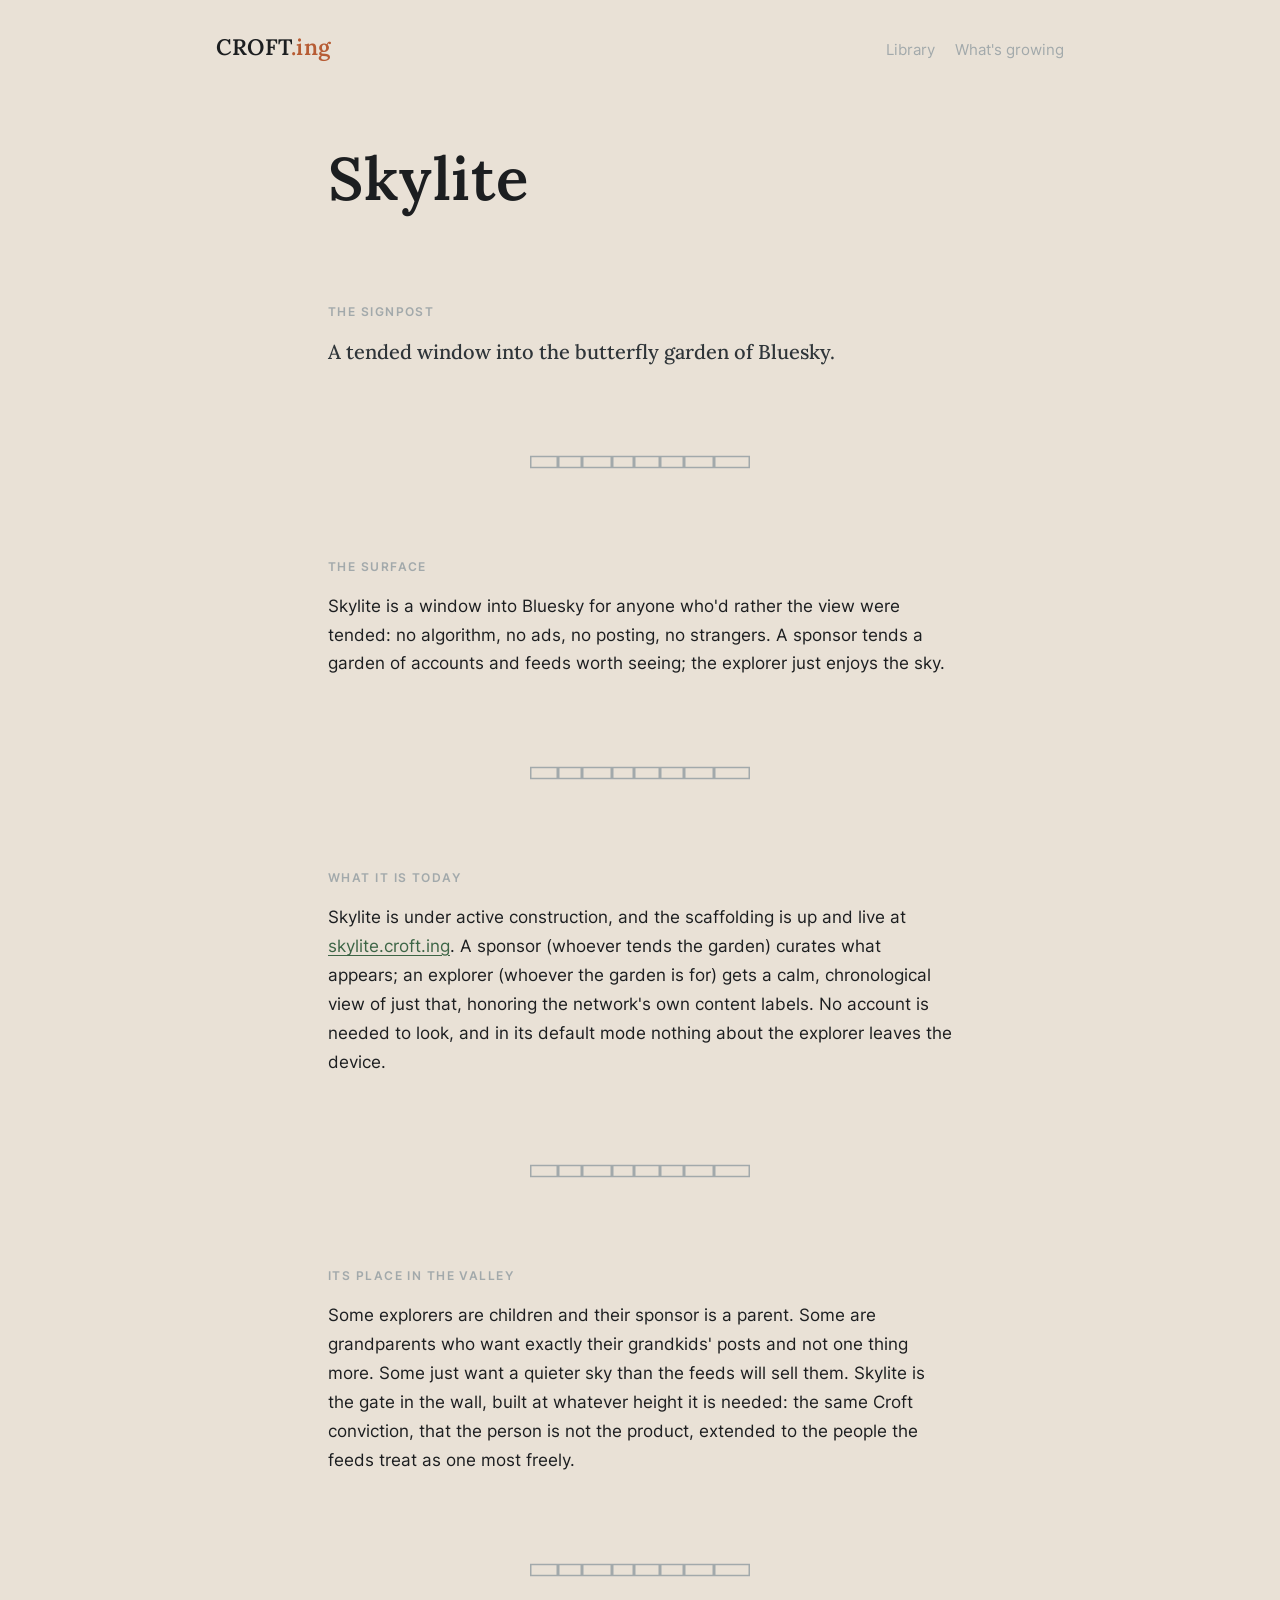
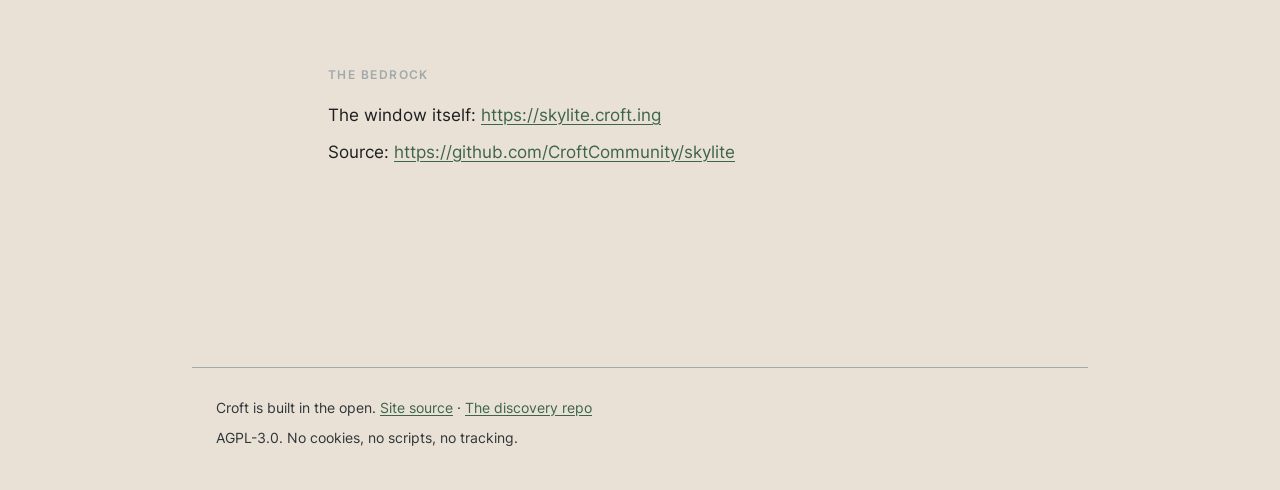
==== skylite/index.html @ 628f6c9c "RUN-02: arecipe and Skylite guide pages + site checks harness Add depth-tiered guide pages for the t" ====
<!DOCTYPE html>
<html lang="en">
<head>
  <meta charset="utf-8">
  <meta name="viewport" content="width=device-width, initial-scale=1">
  <title>Skylite — croft.ing</title>
  <meta name="description" content="A tended window into the butterfly garden of Bluesky.">
  <link rel="icon" href="/assets/favicon.svg" type="image/svg+xml">
  <link rel="stylesheet" href="/styles.css">
</head>
<body>
  <header class="site-header">
    <a class="wordmark" href="/"><span class="wm-croft">CROFT</span><span class="wm-ing">.ing</span></a>
    <nav class="site-nav" aria-label="Primary">
      <a href="/library.html">Library</a>
      <a href="/index.html#growing">What's growing</a>
    </nav>
  </header>

  <main class="wrap">
    <section class="section">
      <h1>Skylite</h1>
    </section>

    <section class="tier">
      <span class="tier-label">THE SIGNPOST</span>
      <p class="lede">A tended window into the butterfly garden of Bluesky.</p>
    </section>

    <div class="course" role="separator" aria-hidden="true"></div>

    <section class="tier">
      <span class="tier-label">THE SURFACE</span>
      <p class="surface">Skylite is a window into Bluesky for anyone who'd rather the view were tended: no algorithm, no ads, no posting, no strangers. A sponsor tends a garden of accounts and feeds worth seeing; the explorer just enjoys the sky.</p>
    </section>

    <div class="course" role="separator" aria-hidden="true"></div>

    <section class="tier">
      <span class="tier-label">WHAT IT IS TODAY</span>
      <p>Skylite is under active construction, and the scaffolding is up and live at <a href="https://skylite.croft.ing">skylite.croft.ing</a>. A sponsor (whoever tends the garden) curates what appears; an explorer (whoever the garden is for) gets a calm, chronological view of just that, honoring the network's own content labels. No account is needed to look, and in its default mode nothing about the explorer leaves the device.</p>
    </section>

    <div class="course" role="separator" aria-hidden="true"></div>

    <section class="tier">
      <span class="tier-label">ITS PLACE IN THE VALLEY</span>
      <p>Some explorers are children and their sponsor is a parent. Some are grandparents who want exactly their grandkids' posts and not one thing more. Some just want a quieter sky than the feeds will sell them. Skylite is the gate in the wall, built at whatever height it is needed: the same Croft conviction, that the person is not the product, extended to the people the feeds treat as one most freely.</p>
    </section>

    <div class="course" role="separator" aria-hidden="true"></div>

    <section class="tier">
      <span class="tier-label">THE BEDROCK</span>
      <ul class="bedrock-links">
        <li>The window itself: <a href="https://skylite.croft.ing">https://skylite.croft.ing</a></li>
        <li>Source: <a href="https://github.com/CroftCommunity/skylite">https://github.com/CroftCommunity/skylite</a></li>
      </ul>
    </section>
  </main>

  <footer class="site-footer">
    <p>Croft is built in the open. <a href="https://github.com/CroftCommunity/crofting_site">Site source</a> · <a href="https://github.com/CroftCommunity/discovery">The discovery repo</a></p>
    <p>AGPL-3.0. No cookies, no scripts, no tracking.</p>
  </footer>
</body>
</html>
---- styles.css ----
/* croft.ing — plain HTML + one CSS file. No JS, no external requests.
   Type and palette sources of record: the discovery repo's
   beta/socialization/visual-identity-and-the-progressive-depth-website.md */

/* ---- Self-hosted type (subset latin, weights as listed) ---- */
@font-face {
  font-family: "Lora";
  font-style: normal;
  font-weight: 500;
  font-display: swap;
  src: url("assets/fonts/lora-latin-500-normal.woff2") format("woff2");
}
@font-face {
  font-family: "Lora";
  font-style: normal;
  font-weight: 600;
  font-display: swap;
  src: url("assets/fonts/lora-latin-600-normal.woff2") format("woff2");
}
@font-face {
  font-family: "Inter";
  font-style: normal;
  font-weight: 400;
  font-display: swap;
  src: url("assets/fonts/inter-latin-400-normal.woff2") format("woff2");
}
@font-face {
  font-family: "Inter";
  font-style: normal;
  font-weight: 600;
  font-display: swap;
  src: url("assets/fonts/inter-latin-600-normal.woff2") format("woff2");
}

/* ---- The tectonic palette ---- */
:root {
  --schist:   #2F3539;  /* Deep Schist: structure, dark blocks */
  --granite:  #A2A9AB;  /* Light Granite: rules, subtle text */
  --ruddy:    #B75C34;  /* Ruddy Orange: primary action, heading accents */
  --moss:     #3D6546;  /* Dark Moss: links, growth, active states */
  --ink:      #1C1E20;  /* Iron Ore Black: primary text */
  --canvas:   #E9E1D6;  /* Oatmeal Canvas: page background */

  --serif: "Lora", Georgia, "Times New Roman", serif;
  --sans:  "Inter", system-ui, -apple-system, "Segoe UI", sans-serif;

  --measure: 42rem;
  --measure-wide: 56rem;
  --section-gap: clamp(3rem, 8vw, 5.5rem);
}

/* ---- Base ---- */
*,
*::before,
*::after { box-sizing: border-box; }

html { -webkit-text-size-adjust: 100%; }

body {
  margin: 0;
  background: var(--canvas);
  color: var(--ink);
  font-family: var(--sans);
  font-size: 1.0625rem;
  line-height: 1.7;
  font-weight: 400;
  text-rendering: optimizeLegibility;
  -webkit-font-smoothing: antialiased;
}

/* Centered single column */
.wrap {
  width: 100%;
  max-width: var(--measure);
  margin-inline: auto;
  padding-inline: 1.5rem;
}
.wrap--wide { max-width: var(--measure-wide); }

p { margin: 0 0 1.2rem; }
p:last-child { margin-bottom: 0; }

/* ---- Headings ---- */
h1, h2, h3 {
  font-family: var(--serif);
  color: var(--ink);
  line-height: 1.2;
  font-weight: 600;
  margin: 0 0 1rem;
}
h1 {
  font-weight: 600;
  font-size: clamp(2.5rem, 8vw, 3.75rem);
  letter-spacing: 0.01em;
  margin-bottom: 1.5rem;
}
h2 {
  font-size: 1.5rem;
  font-weight: 600;
}
h3 {
  font-size: 1.2rem;
  font-weight: 500;
}
.accent { color: var(--ruddy); }

/* ---- Links ---- */
a {
  color: var(--moss);
  text-decoration: underline;
  text-underline-offset: 0.15em;
  transition: color 0.15s ease;
}
a:hover,
a:focus { color: #2c4a33; } /* deepened moss */

/* ---- The one button style ---- */
.button {
  display: inline-block;
  background: var(--ruddy);
  color: var(--canvas);
  font-family: var(--sans);
  font-weight: 600;
  text-decoration: none;
  padding: 0.55rem 1.1rem;
  border: none;
  border-radius: 3px;
  box-shadow: none;
  background-image: none;
}
.button:hover,
.button:focus { color: var(--canvas); background: #a4502d; }

/* ---- Header ---- */
.site-header {
  display: flex;
  flex-wrap: wrap;
  align-items: baseline;
  justify-content: space-between;
  gap: 1rem;
  width: 100%;
  max-width: var(--measure-wide);
  margin-inline: auto;
  padding: 1.75rem 1.5rem 1.25rem;
}
.wordmark {
  font-family: var(--serif);
  font-weight: 600;
  font-size: 1.4rem;
  text-decoration: none;
  letter-spacing: 0.01em;
}
.wordmark:hover,
.wordmark:focus { color: inherit; }
.wm-croft { color: var(--ink); }
.wm-ing { color: var(--ruddy); }

.site-nav {
  display: flex;
  gap: 1.25rem;
  font-size: 0.95rem;
}
.site-nav a {
  color: var(--granite);
  text-decoration: none;
}
.site-nav a:hover,
.site-nav a:focus {
  color: var(--moss);
  text-decoration: underline;
  text-underline-offset: 0.15em;
}

/* ---- Main / sections ---- */
main { padding-block: 1.5rem 4rem; }

.section { margin-block: var(--section-gap); }
.section:first-of-type { margin-top: 2rem; }

/* ---- Drystone course divider (defined once, reused) ---- */
.course {
  height: 14px;
  margin: var(--section-gap) auto;
  background-repeat: no-repeat;
  background-position: center;
  background-image: url("data:image/svg+xml,%3Csvg xmlns='http://www.w3.org/2000/svg' width='220' height='14' viewBox='0 0 220 14' fill='none' stroke='%23A2A9AB' stroke-width='1.5'%3E%3Crect x='0.75' y='1.5' width='26.5' height='11'/%3E%3Crect x='28.75' y='1.5' width='22.5' height='11'/%3E%3Crect x='52.75' y='1.5' width='28.5' height='11'/%3E%3Crect x='82.75' y='1.5' width='20.5' height='11'/%3E%3Crect x='104.75' y='1.5' width='24.5' height='11'/%3E%3Crect x='130.75' y='1.5' width='22.5' height='11'/%3E%3Crect x='154.75' y='1.5' width='28.5' height='11'/%3E%3Crect x='184.75' y='1.5' width='34.5' height='11'/%3E%3C/svg%3E");
}

/* ---- Hero ---- */
.hero .lede {
  font-size: 1.2rem;
  line-height: 1.6;
  max-width: 34rem;
}
.hero-links {
  margin-top: 1.5rem;
  display: flex;
  flex-wrap: wrap;
  gap: 1.25rem;
  font-size: 1rem;
}

/* ---- Lede (Signpost lines) ---- */
.lede {
  font-family: var(--serif);
  font-weight: 500;
  font-size: 1.25rem;
  line-height: 1.5;
  color: var(--schist);
  margin: 0 0 1rem;
}

/* ---- Pillar cards (landing) ---- */
.pillars {
  display: grid;
  grid-template-columns: 1fr;
  gap: 2rem;
}
.pillar {
  display: flex;
  flex-direction: column;
}
.pillar h2 { margin-bottom: 0.6rem; }
.pillar .lede { font-size: 1.1rem; }
.pillar .more { margin-top: auto; padding-top: 0.75rem; font-size: 0.95rem; }

@media (min-width: 48rem) {
  .pillars {
    grid-template-columns: repeat(3, 1fr);
    gap: 2.5rem;
  }
}

/* ---- Growing list ---- */
.growing-list {
  list-style: none;
  margin: 1.5rem 0 0;
  padding: 0;
}
.growing-list > li { margin-bottom: 1.5rem; }
.growing-list .term {
  font-weight: 600;
  color: var(--ink);
}

/* ---- Closing blockquote ---- */
.closing {
  text-align: center;
  font-family: var(--serif);
  font-weight: 500;
  font-size: 1.25rem;
  line-height: 1.55;
  color: var(--schist);
  border: none;
  margin: var(--section-gap) auto 0;
  max-width: 32rem;
}
.closing p { margin: 0; }

/* ---- Pillar / depth-tier pages ---- */
.tier { margin-block: var(--section-gap); }
.tier-label {
  display: block;
  font-family: var(--sans);
  font-size: 0.75rem;
  font-weight: 600;
  letter-spacing: 0.12em;
  text-transform: uppercase;
  font-variant: small-caps;
  color: var(--granite);
  margin: 0 0 0.9rem;
}
.tier .surface,
.tier .soil { font-size: 1.0625rem; }
.bedrock-links {
  list-style: none;
  margin: 1rem 0 0;
  padding: 0;
}
.bedrock-links > li { margin-bottom: 0.5rem; }
.bedrock-links a { overflow-wrap: anywhere; }

/* ---- Colophon (guide-page footnote line) ---- */
.colophon {
  text-align: right;
  font-style: italic;
  font-size: 0.85rem;
  color: var(--granite);
  margin-top: var(--section-gap);
}

/* ---- Plain link lists (library) ---- */
.link-list {
  list-style: none;
  margin: 1.5rem 0 0;
  padding: 0;
}
.link-list > li { margin-bottom: 0.9rem; }
.link-list .term { font-weight: 600; }

/* ---- Footer ---- */
.site-footer {
  border-top: 1px solid var(--granite);
  margin-top: 3rem;
  padding: 1.75rem 1.5rem 2.5rem;
  font-size: 0.875rem;
  color: var(--schist);
  max-width: var(--measure-wide);
  margin-inline: auto;
}
.site-footer p { margin: 0 0 0.4rem; }
.site-footer p:last-child { margin-bottom: 0; }

/* ---- Reduced motion: drop the only transition we use ---- */
@media (prefers-reduced-motion: reduce) {
  a { transition: none; }
}
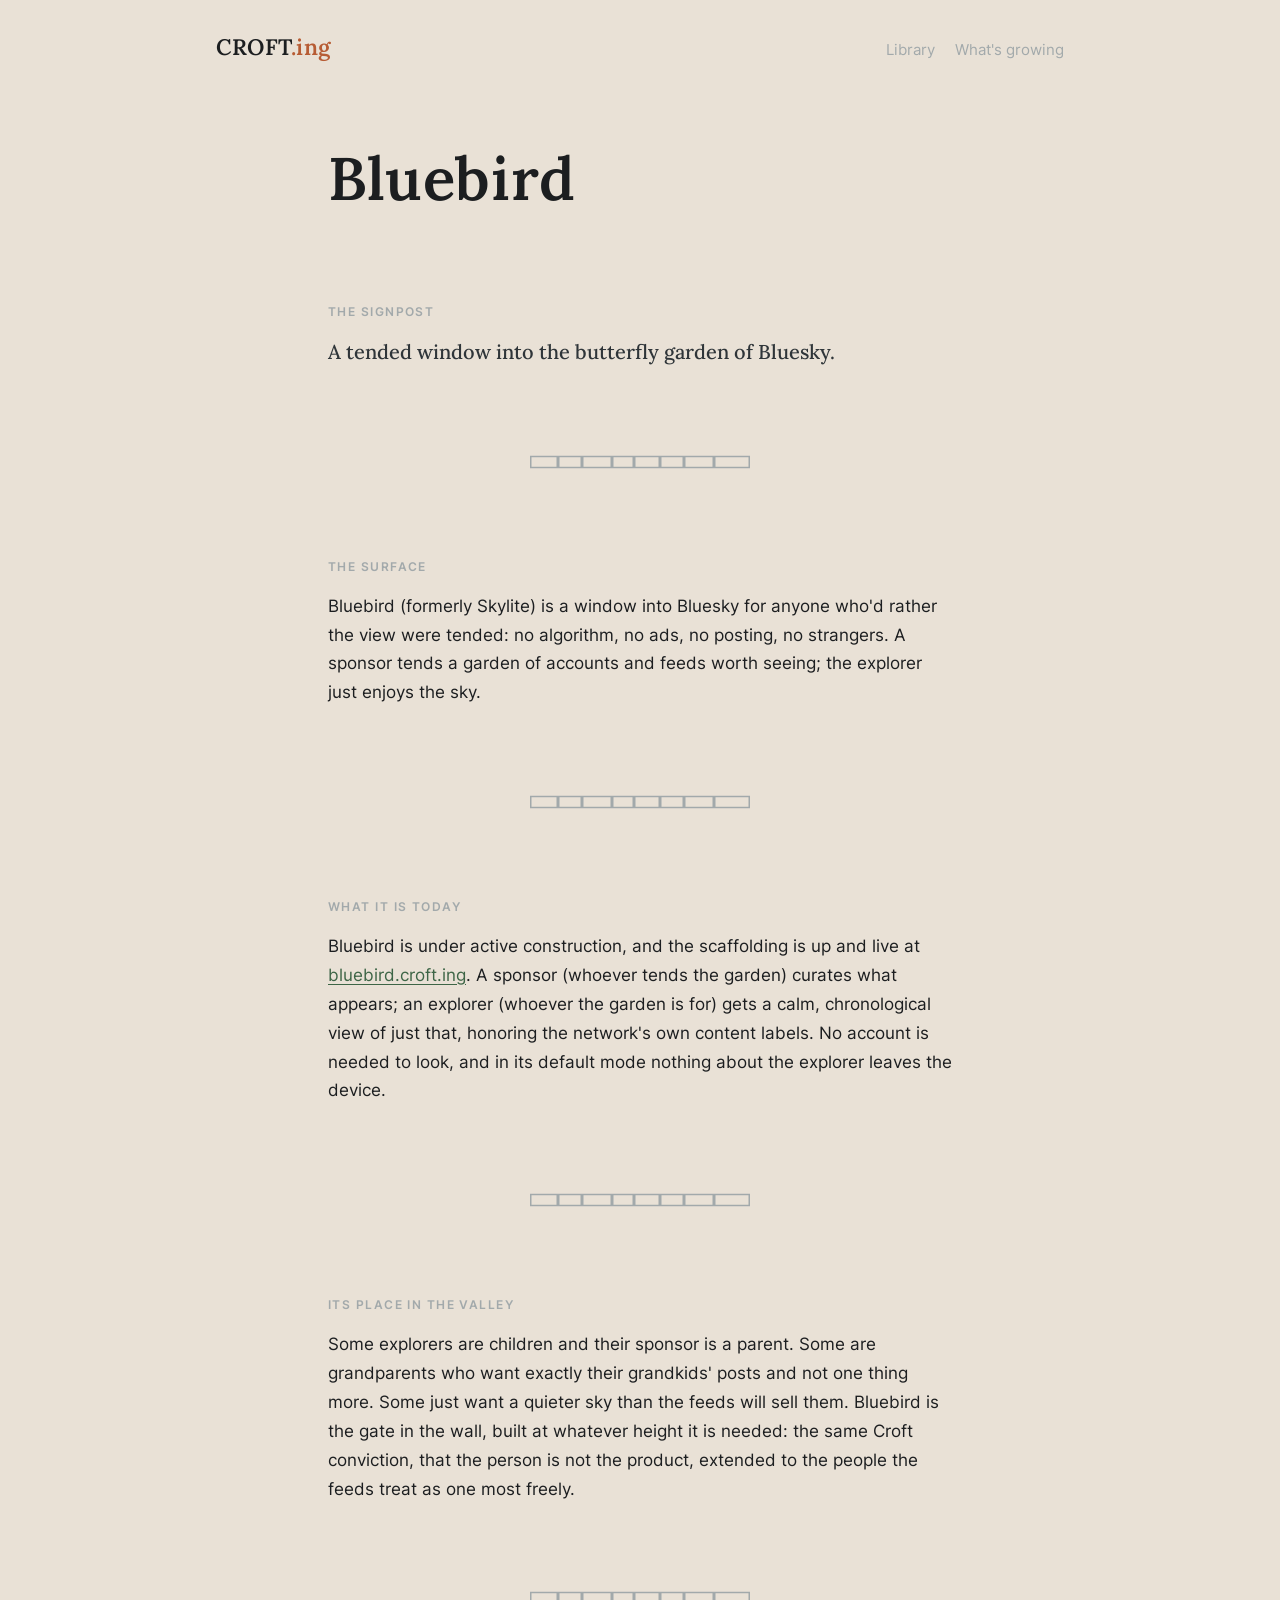
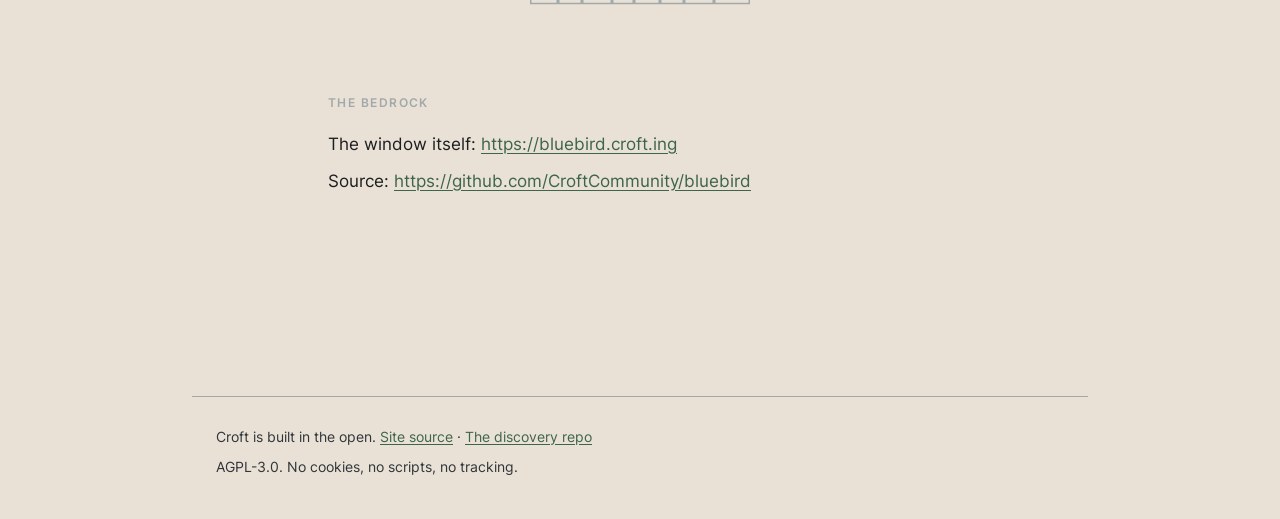
==== commit 114e41b5: "docs: Skylite links point at Bluebird; README lists the real allowlist and terms pages Skylite was r" ====
--- a/skylite/index.html
+++ b/skylite/index.html
@@ -3,7 +3,7 @@
 <head>
   <meta charset="utf-8">
   <meta name="viewport" content="width=device-width, initial-scale=1">
-  <title>Skylite — croft.ing</title>
+  <title>Bluebird — croft.ing</title>
   <meta name="description" content="A tended window into the butterfly garden of Bluesky.">
   <link rel="icon" href="/assets/favicon.svg" type="image/svg+xml">
   <link rel="stylesheet" href="/styles.css">
@@ -19,7 +19,7 @@
 
   <main class="wrap">
     <section class="section">
-      <h1>Skylite</h1>
+      <h1>Bluebird</h1>
     </section>
 
     <section class="tier">
@@ -31,21 +31,21 @@
 
     <section class="tier">
       <span class="tier-label">THE SURFACE</span>
-      <p class="surface">Skylite is a window into Bluesky for anyone who'd rather the view were tended: no algorithm, no ads, no posting, no strangers. A sponsor tends a garden of accounts and feeds worth seeing; the explorer just enjoys the sky.</p>
+      <p class="surface">Bluebird (formerly Skylite) is a window into Bluesky for anyone who'd rather the view were tended: no algorithm, no ads, no posting, no strangers. A sponsor tends a garden of accounts and feeds worth seeing; the explorer just enjoys the sky.</p>
     </section>
 
     <div class="course" role="separator" aria-hidden="true"></div>
 
     <section class="tier">
       <span class="tier-label">WHAT IT IS TODAY</span>
-      <p>Skylite is under active construction, and the scaffolding is up and live at <a href="https://skylite.croft.ing">skylite.croft.ing</a>. A sponsor (whoever tends the garden) curates what appears; an explorer (whoever the garden is for) gets a calm, chronological view of just that, honoring the network's own content labels. No account is needed to look, and in its default mode nothing about the explorer leaves the device.</p>
+      <p>Bluebird is under active construction, and the scaffolding is up and live at <a href="https://bluebird.croft.ing">bluebird.croft.ing</a>. A sponsor (whoever tends the garden) curates what appears; an explorer (whoever the garden is for) gets a calm, chronological view of just that, honoring the network's own content labels. No account is needed to look, and in its default mode nothing about the explorer leaves the device.</p>
     </section>
 
     <div class="course" role="separator" aria-hidden="true"></div>
 
     <section class="tier">
       <span class="tier-label">ITS PLACE IN THE VALLEY</span>
-      <p>Some explorers are children and their sponsor is a parent. Some are grandparents who want exactly their grandkids' posts and not one thing more. Some just want a quieter sky than the feeds will sell them. Skylite is the gate in the wall, built at whatever height it is needed: the same Croft conviction, that the person is not the product, extended to the people the feeds treat as one most freely.</p>
+      <p>Some explorers are children and their sponsor is a parent. Some are grandparents who want exactly their grandkids' posts and not one thing more. Some just want a quieter sky than the feeds will sell them. Bluebird is the gate in the wall, built at whatever height it is needed: the same Croft conviction, that the person is not the product, extended to the people the feeds treat as one most freely.</p>
     </section>
 
     <div class="course" role="separator" aria-hidden="true"></div>
@@ -53,8 +53,8 @@
     <section class="tier">
       <span class="tier-label">THE BEDROCK</span>
       <ul class="bedrock-links">
-        <li>The window itself: <a href="https://skylite.croft.ing">https://skylite.croft.ing</a></li>
-        <li>Source: <a href="https://github.com/CroftCommunity/skylite">https://github.com/CroftCommunity/skylite</a></li>
+        <li>The window itself: <a href="https://bluebird.croft.ing">https://bluebird.croft.ing</a></li>
+        <li>Source: <a href="https://github.com/CroftCommunity/bluebird">https://github.com/CroftCommunity/bluebird</a></li>
       </ul>
     </section>
   </main>
